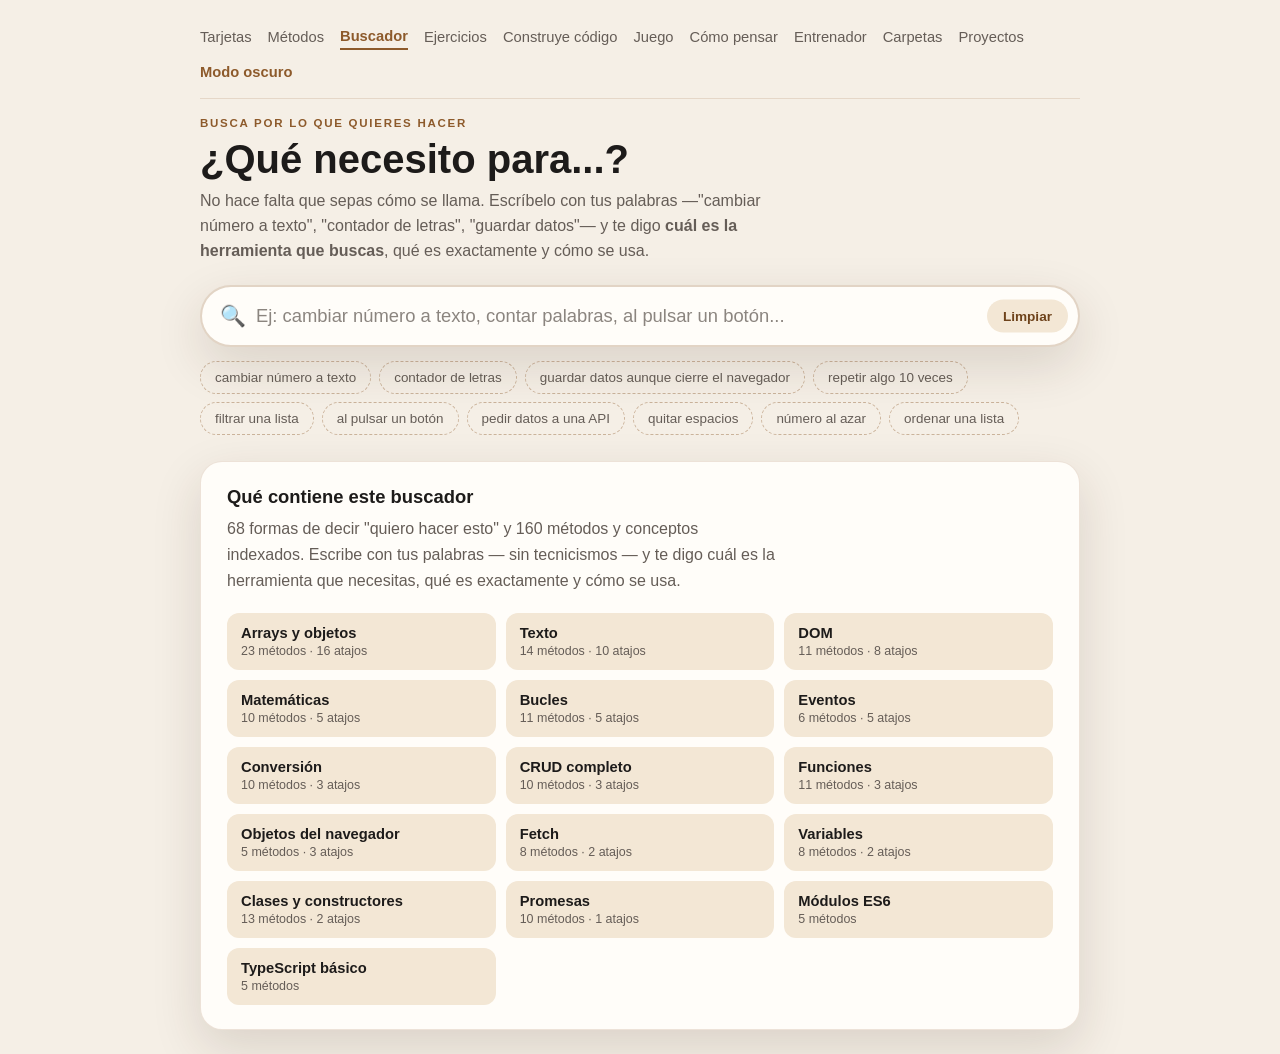
==== buscar.html @ ee2728b9 "Add intent-based search: describe the goal, get the tool New buscar.html: instead of searching by me" ====
<!doctype html>
<html lang="es">
  <head>
    <meta charset="UTF-8" />
    <meta name="viewport" content="width=device-width, initial-scale=1.0" />
    <title>Buscador — ¿Qué necesito para...?</title>
    <link rel="stylesheet" href="css/buscar.css" />
  </head>
  <body>
    <div class="wrap">
      <nav class="sitenav">
        <div class="nav-links">
          <a href="index.html">Tarjetas</a>
          <a href="metodos.html">Métodos</a>
          <a href="buscar.html" class="active">Buscador</a>
          <a href="ejercicios.html">Ejercicios</a>
          <a href="constructor.html">Construye código</a>
          <a href="juego.html">Juego</a>
          <a href="pensar.html">Cómo pensar</a>
          <a href="entrenador.html">Entrenador</a>
          <a href="carpetas.html">Carpetas</a>
          <a href="proyectos.html">Proyectos</a>
        </div>
        <button id="themeToggle" type="button">Modo oscuro</button>
      </nav>

      <header class="topbar">
        <p class="eyebrow">Busca por lo que quieres hacer</p>
        <h1>¿Qué necesito para...?</h1>
        <p class="subtitle">
          No hace falta que sepas cómo se llama. Escríbelo con tus palabras
          —"cambiar número a texto", "contador de letras", "guardar datos"—
          y te digo <strong>cuál es la herramienta que buscas</strong>, qué
          es exactamente y cómo se usa.
        </p>
      </header>

      <div class="search-box">
        <span class="search-icon">🔍</span>
        <input
          id="buscadorInput"
          type="text"
          autocomplete="off"
          placeholder="Ej: cambiar número a texto, contar palabras, al pulsar un botón..."
        />
        <button class="limpiar-btn" id="limpiarBtn" type="button">Limpiar</button>
      </div>

      <div class="chips" id="chips"></div>

      <main id="resultados"></main>
    </div>

    <script src="js/theme.js"></script>
    <script src="js/metodos-data.js"></script>
    <script src="js/buscar-data.js"></script>
    <script src="js/buscar.js"></script>
  </body>
</html>
---- css/buscar.css ----
:root {
  --bg: #f5efe6;
  --panel: #fffdf9;
  --panel-alt: #f3e7d5;
  --ink: #1d1b1a;
  --muted: #655d57;
  --primary: #8d5a2b;
  --primary-dark: #6e431b;
  --accent: #d7b98a;
  --success: #3d7a4f;
  --success-soft: rgba(61, 122, 79, 0.12);
  --shadow: 0 18px 50px rgba(56, 35, 18, 0.14);
}

:root[data-theme="dark"] {
  --bg: #1c1a17;
  --panel: #262320;
  --panel-alt: #2c2925;
  --ink: #f2ede4;
  --muted: #b3ab9d;
  --primary: #e08c46;
  --primary-dark: #f0a868;
  --accent: #4a3c2c;
  --success: #6bbf82;
  --success-soft: rgba(107, 191, 130, 0.14);
  --shadow: 0 18px 50px rgba(0, 0, 0, 0.4);
}

* {
  box-sizing: border-box;
}

html,
body {
  margin: 0;
  min-height: 100%;
  font-family: Arial, Helvetica, sans-serif;
  background: var(--bg);
  color: var(--ink);
  transition:
    background 0.2s ease,
    color 0.2s ease;
}

body {
  min-height: 100vh;
  padding: 24px;
}

.wrap {
  width: min(880px, 100%);
  margin: 0 auto;
}

.sitenav {
  display: flex;
  align-items: center;
  justify-content: space-between;
  padding-bottom: 14px;
  border-bottom: 1px solid rgba(141, 90, 43, 0.16);
  margin-bottom: 18px;
  font-size: 0.92rem;
  flex-wrap: wrap;
  gap: 10px;
}

.sitenav .nav-links {
  display: flex;
  align-items: center;
  gap: 16px;
  flex-wrap: wrap;
}

.sitenav a,
.sitenav button {
  font-family: inherit;
  font-size: inherit;
  color: var(--muted);
  text-decoration: none;
  background: none;
  border: none;
  cursor: pointer;
  padding: 4px 0;
}

.sitenav a.active {
  color: var(--primary);
  border-bottom: 2px solid var(--primary);
  font-weight: 700;
}

.sitenav button#themeToggle {
  color: var(--primary);
  font-weight: 700;
}

/* ---------- Cabecera ---------- */
.topbar {
  margin-bottom: 18px;
}

.eyebrow {
  margin: 0 0 8px;
  text-transform: uppercase;
  letter-spacing: 0.15em;
  color: var(--primary);
  font-size: 0.72rem;
  font-weight: 700;
}

h1 {
  margin: 0;
  font-size: clamp(1.8rem, 4vw, 2.5rem);
  line-height: 1.1;
}

.subtitle {
  margin: 8px 0 0;
  color: var(--muted);
  max-width: 64ch;
  line-height: 1.55;
}

/* ---------- Caja de búsqueda ---------- */
.search-box {
  position: relative;
  margin: 22px 0 14px;
}

.search-box input {
  width: 100%;
  font-family: inherit;
  font-size: 1.15rem;
  color: var(--ink);
  background: var(--panel);
  border: 2px solid rgba(141, 90, 43, 0.25);
  border-radius: 999px;
  padding: 18px 120px 18px 54px;
  box-shadow: var(--shadow);
  transition:
    border-color 0.2s ease,
    box-shadow 0.2s ease;
}

.search-box input:focus {
  outline: none;
  border-color: var(--primary);
  box-shadow: 0 0 0 4px rgba(141, 90, 43, 0.12);
}

.search-box input::placeholder {
  color: var(--muted);
  opacity: 0.75;
}

.search-icon {
  position: absolute;
  left: 20px;
  top: 50%;
  transform: translateY(-50%);
  font-size: 1.3rem;
  pointer-events: none;
}

.limpiar-btn {
  position: absolute;
  right: 12px;
  top: 50%;
  transform: translateY(-50%);
  border: none;
  background: var(--panel-alt);
  color: var(--primary-dark);
  font-family: inherit;
  font-weight: 700;
  font-size: 0.85rem;
  padding: 9px 16px;
  border-radius: 999px;
  cursor: pointer;
}

.limpiar-btn:hover {
  background: var(--primary);
  color: #fff;
}

/* ---------- Chips de ejemplo ---------- */
.chips {
  display: flex;
  flex-wrap: wrap;
  gap: 8px;
  margin-bottom: 26px;
}

.chip {
  border: 1px dashed rgba(141, 90, 43, 0.4);
  background: transparent;
  color: var(--muted);
  font-family: inherit;
  font-size: 0.84rem;
  padding: 8px 14px;
  border-radius: 999px;
  cursor: pointer;
  transition:
    background 0.18s ease,
    color 0.18s ease,
    border-color 0.18s ease;
}

.chip:hover {
  background: var(--primary);
  border-color: var(--primary);
  color: #fff;
}

/* ---------- Portada (qué contiene) ---------- */
.portada {
  background: var(--panel);
  border: 1px solid rgba(141, 90, 43, 0.16);
  border-radius: 22px;
  box-shadow: var(--shadow);
  padding: 24px 26px;
}

.portada-titulo {
  margin: 0 0 8px;
  font-size: 1.15rem;
}

.portada-sub {
  margin: 0 0 20px;
  color: var(--muted);
  line-height: 1.6;
  max-width: 62ch;
}

.portada-grid {
  display: grid;
  grid-template-columns: repeat(auto-fill, minmax(200px, 1fr));
  gap: 10px;
}

.portada-cat {
  background: var(--panel-alt);
  border-radius: 12px;
  padding: 12px 14px;
}

.portada-cat-nombre {
  display: block;
  font-weight: 800;
  font-size: 0.92rem;
  margin-bottom: 3px;
}

.portada-cat-num {
  display: block;
  font-size: 0.78rem;
  color: var(--muted);
}

/* ---------- Resultados ---------- */
.contador-resultados {
  color: var(--muted);
  font-size: 0.9rem;
  margin: 0 0 14px;
}

.tambien {
  margin: 26px 0 12px;
  font-size: 0.75rem;
  text-transform: uppercase;
  letter-spacing: 0.1em;
  font-weight: 800;
  color: var(--muted);
}

.resultado {
  background: var(--panel);
  border: 1px solid rgba(141, 90, 43, 0.16);
  border-radius: 18px;
  box-shadow: var(--shadow);
  padding: 20px 22px;
  margin-bottom: 12px;
  animation: aparecer 0.28s ease;
}

@keyframes aparecer {
  from {
    opacity: 0;
    transform: translateY(8px);
  }
  to {
    opacity: 1;
    transform: none;
  }
}

.resultado.principal {
  border: 2px solid var(--success);
  box-shadow: 0 0 0 4px var(--success-soft), var(--shadow);
}

.veredicto {
  margin: 0 0 12px;
  font-size: 0.75rem;
  font-weight: 900;
  letter-spacing: 0.08em;
  text-transform: uppercase;
  color: var(--success);
}

.res-cabecera {
  display: flex;
  align-items: flex-start;
  justify-content: space-between;
  gap: 12px;
  margin-bottom: 14px;
  flex-wrap: wrap;
}

.res-intencion {
  margin: 0;
  font-size: 1.08rem;
  font-weight: 800;
  line-height: 1.4;
  flex: 1;
  min-width: 200px;
}

.res-cat {
  flex-shrink: 0;
  padding: 5px 12px;
  border-radius: 999px;
  font-size: 0.68rem;
  font-weight: 800;
  letter-spacing: 0.05em;
  text-transform: uppercase;
  background: rgba(141, 90, 43, 0.12);
  color: var(--primary-dark);
}

.res-herramientas {
  display: grid;
  gap: 8px;
  margin-bottom: 14px;
}

.herramienta {
  display: flex;
  align-items: center;
  gap: 12px;
  background: var(--panel-alt);
  border-left: 4px solid var(--primary);
  border-radius: 10px;
  padding: 11px 14px;
  flex-wrap: wrap;
}

.herramienta-lang {
  flex-shrink: 0;
  font-size: 0.68rem;
  font-weight: 800;
  text-transform: uppercase;
  letter-spacing: 0.05em;
  color: var(--primary-dark);
  min-width: 74px;
}

.herramienta-valor {
  font-family: "Courier New", Courier, monospace;
  font-size: 0.95rem;
  font-weight: 700;
  color: var(--ink);
  white-space: pre-wrap;
  word-break: break-word;
}

.res-que {
  margin: 0 0 14px;
  line-height: 1.6;
  font-size: 0.93rem;
  color: var(--ink);
}

.res-ejemplo {
  margin: 0;
  background: #2b2420;
  color: #f3e7d5;
  padding: 14px 16px;
  border-radius: 12px;
  overflow-x: auto;
  font-family: "Courier New", Courier, monospace;
  font-size: 0.85rem;
  line-height: 1.6;
  white-space: pre-wrap;
}

/* ---------- Sin resultados ---------- */
.sin-resultados {
  text-align: center;
  padding: 50px 20px;
  color: var(--muted);
}

.sin-emoji {
  font-size: 3rem;
  margin: 0 0 10px;
}

.sin-resultados h2 {
  color: var(--ink);
  margin: 0 0 10px;
  font-size: 1.2rem;
}

.sin-resultados p {
  margin: 0 auto;
  max-width: 46ch;
  line-height: 1.6;
}

@media (max-width: 600px) {
  .search-box input {
    font-size: 1rem;
    padding: 15px 96px 15px 46px;
  }
  .resultado {
    padding: 18px 16px;
  }
}
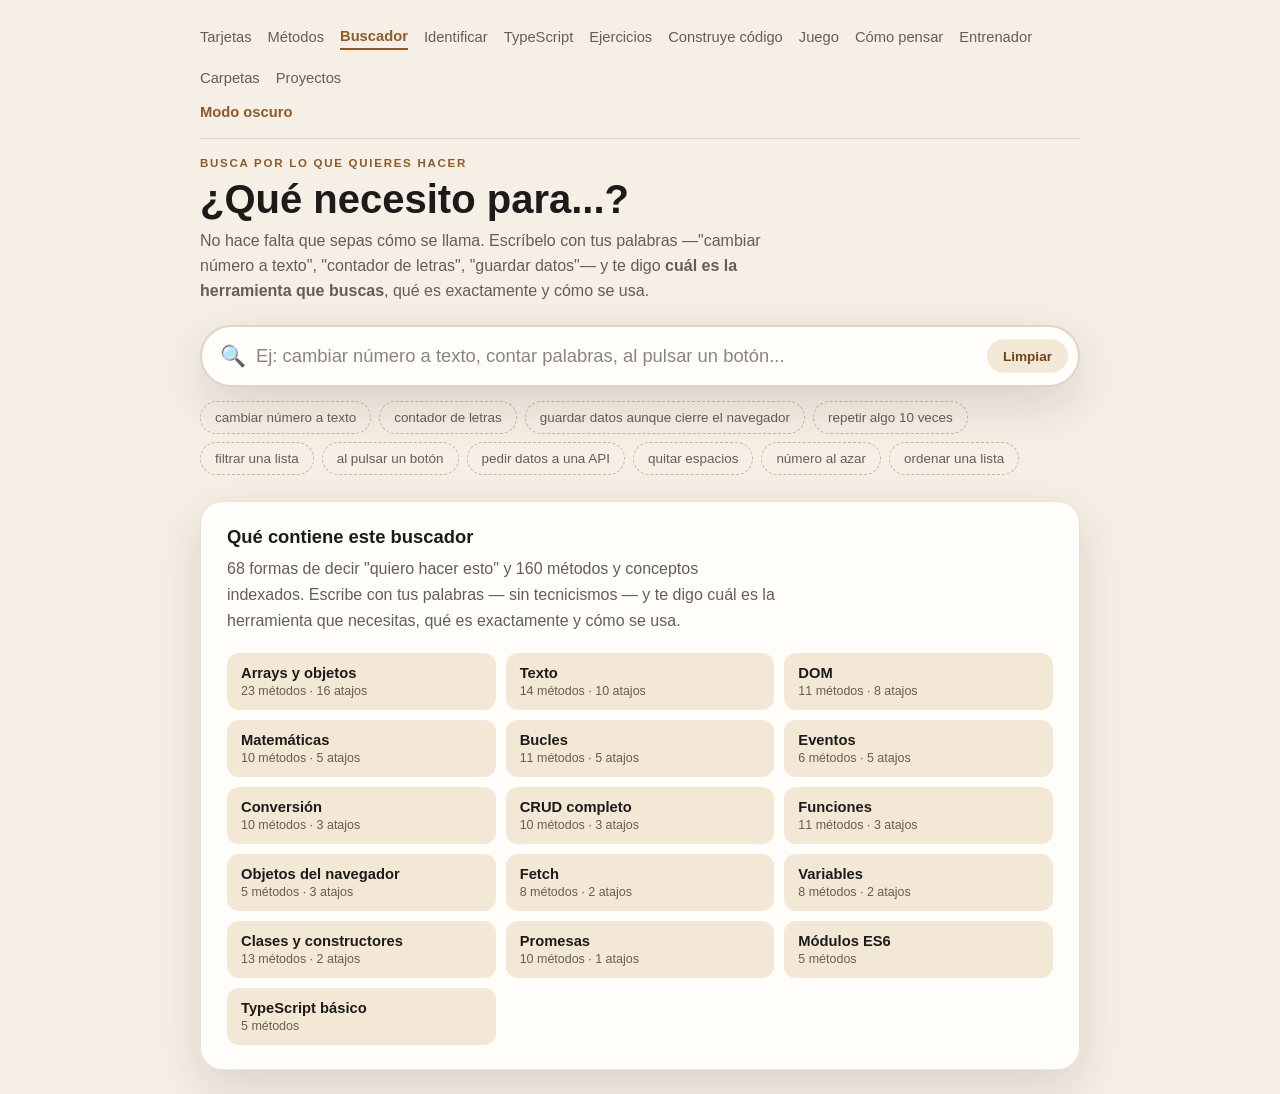
==== commit 4057a142: "Add "what am I looking at?" and TypeScript pages identificar.html teaches classification instead of " ====
--- a/buscar.html
+++ b/buscar.html
@@ -13,6 +13,8 @@
           <a href="index.html">Tarjetas</a>
           <a href="metodos.html">Métodos</a>
           <a href="buscar.html" class="active">Buscador</a>
+          <a href="identificar.html">Identificar</a>
+          <a href="typescript.html">TypeScript</a>
           <a href="ejercicios.html">Ejercicios</a>
           <a href="constructor.html">Construye código</a>
           <a href="juego.html">Juego</a>
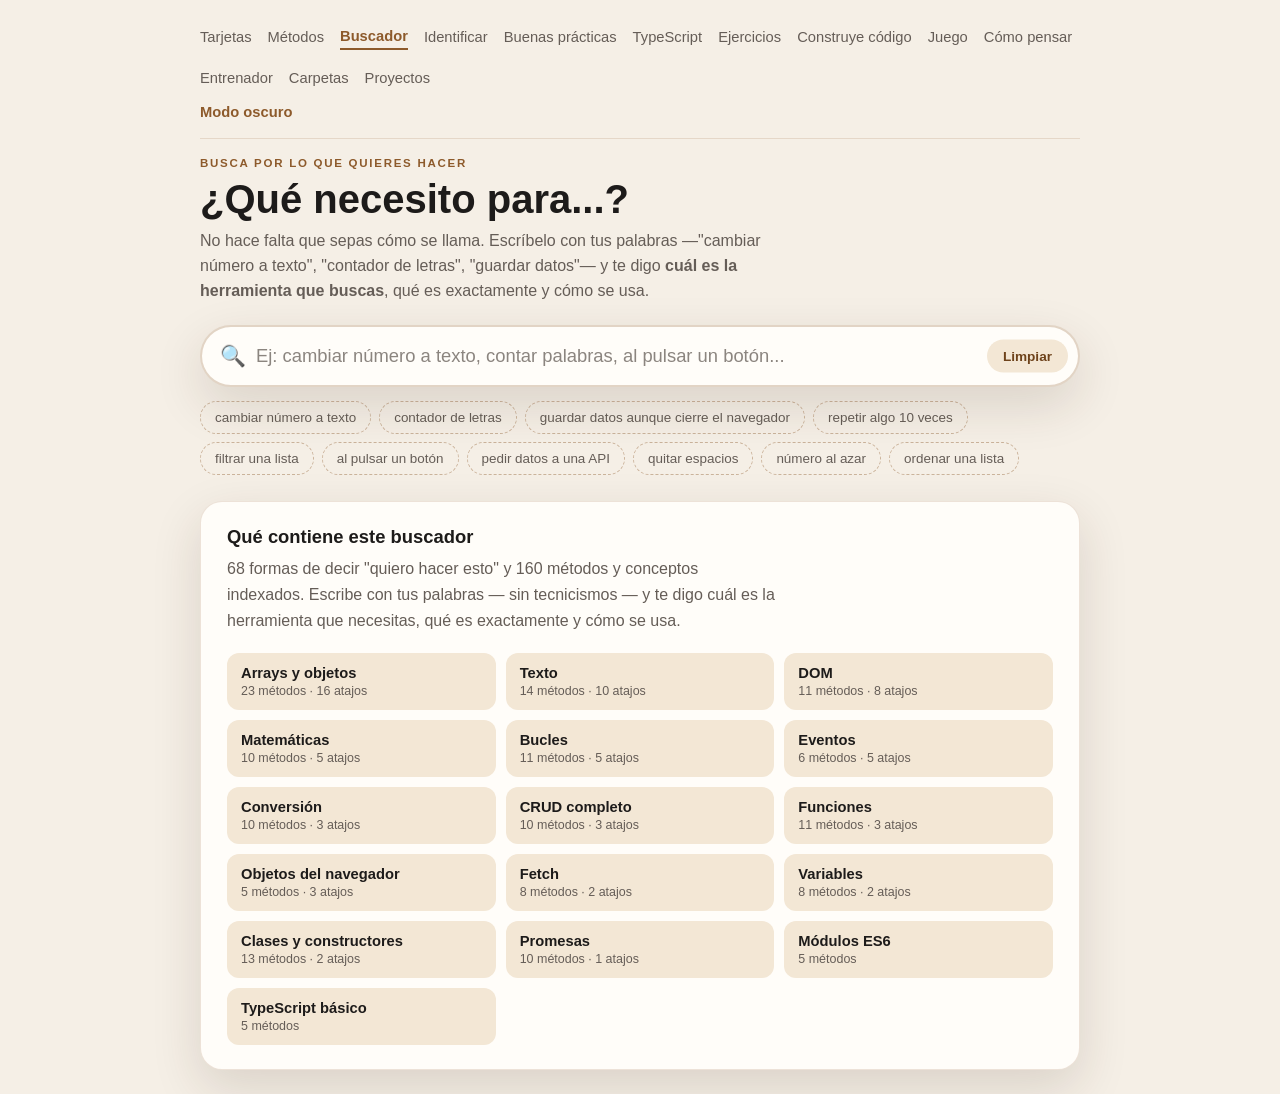
==== commit aa9d1288: "Add scannable best-practices page Turns the classic "buenas prácticas de funciones" writeup into som" ====
--- a/buscar.html
+++ b/buscar.html
@@ -14,6 +14,7 @@
           <a href="metodos.html">Métodos</a>
           <a href="buscar.html" class="active">Buscador</a>
           <a href="identificar.html">Identificar</a>
+          <a href="practicas.html">Buenas prácticas</a>
           <a href="typescript.html">TypeScript</a>
           <a href="ejercicios.html">Ejercicios</a>
           <a href="constructor.html">Construye código</a>
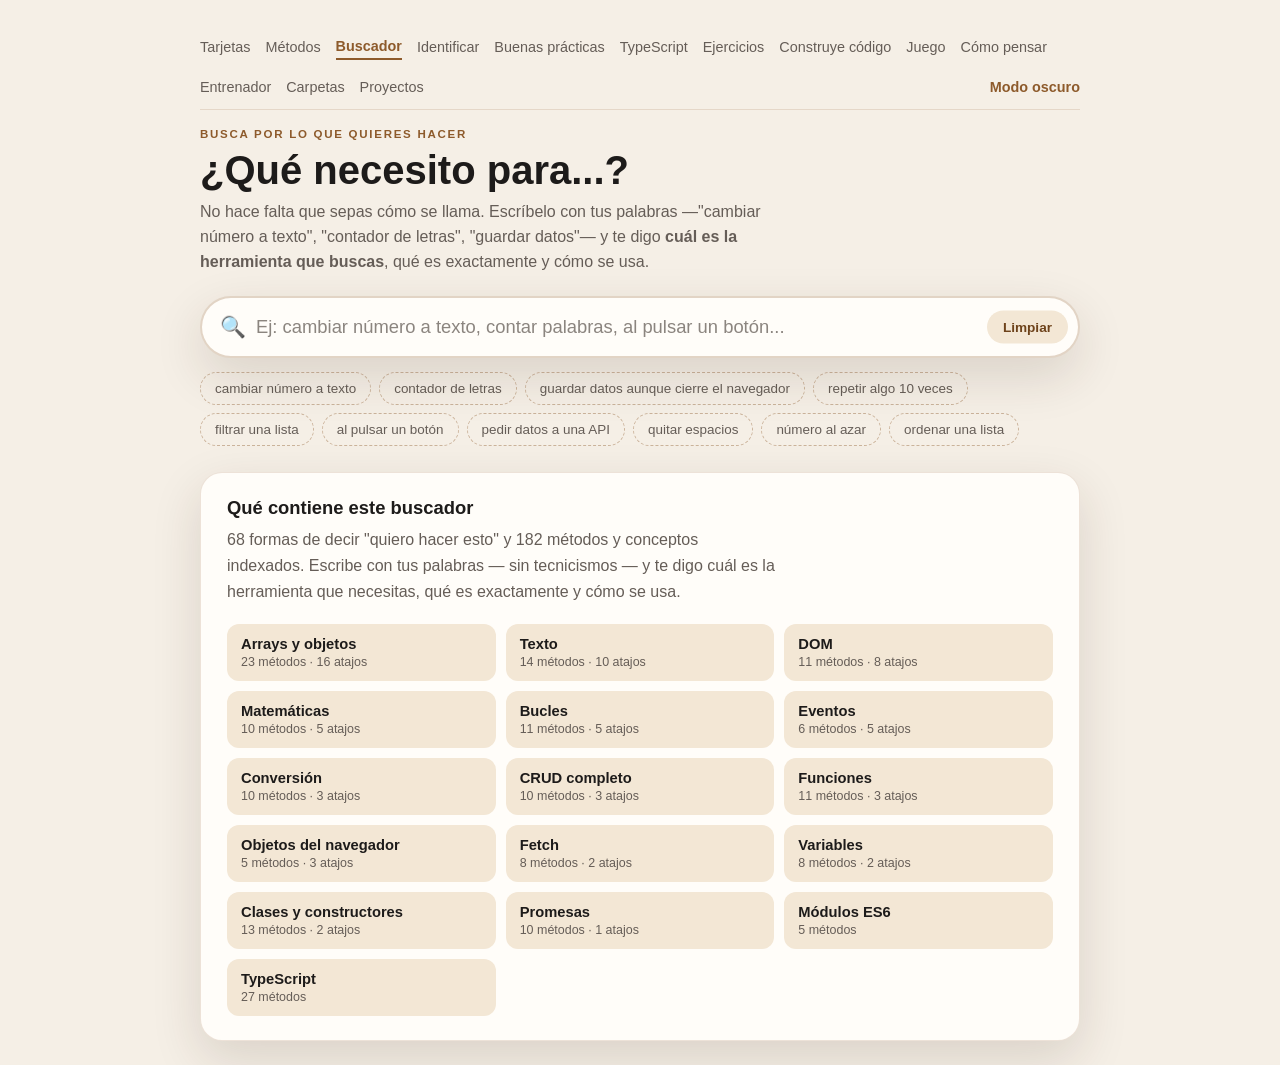
==== commit 390e9336: "Make navigation mobile-friendly and generate it from one place With thirteen sections the inline nav" ====
--- a/buscar.html
+++ b/buscar.html
@@ -5,27 +5,11 @@
     <meta name="viewport" content="width=device-width, initial-scale=1.0" />
     <title>Buscador — ¿Qué necesito para...?</title>
     <link rel="stylesheet" href="css/buscar.css" />
+    <link rel="stylesheet" href="css/nav.css" />
   </head>
   <body>
     <div class="wrap">
-      <nav class="sitenav">
-        <div class="nav-links">
-          <a href="index.html">Tarjetas</a>
-          <a href="metodos.html">Métodos</a>
-          <a href="buscar.html" class="active">Buscador</a>
-          <a href="identificar.html">Identificar</a>
-          <a href="practicas.html">Buenas prácticas</a>
-          <a href="typescript.html">TypeScript</a>
-          <a href="ejercicios.html">Ejercicios</a>
-          <a href="constructor.html">Construye código</a>
-          <a href="juego.html">Juego</a>
-          <a href="pensar.html">Cómo pensar</a>
-          <a href="entrenador.html">Entrenador</a>
-          <a href="carpetas.html">Carpetas</a>
-          <a href="proyectos.html">Proyectos</a>
-        </div>
-        <button id="themeToggle" type="button">Modo oscuro</button>
-      </nav>
+      <nav class="sitenav" id="sitenav"></nav>
 
       <header class="topbar">
         <p class="eyebrow">Busca por lo que quieres hacer</p>
@@ -54,6 +38,8 @@
       <main id="resultados"></main>
     </div>
 
+    <script src="js/nav.js"></script>
+
     <script src="js/theme.js"></script>
     <script src="js/metodos-data.js"></script>
     <script src="js/buscar-data.js"></script>
--- a/css/nav.css
+++ b/css/nav.css
@@ -0,0 +1,216 @@
+/* Navegación compartida y responsive.
+   Usa las variables de tema que ya define cada página (--primary, --panel...),
+   con valores de reserva por si alguna no las tiene. */
+
+.sitenav,
+nav.topnav {
+  position: sticky;
+  top: 0;
+  z-index: 50;
+  display: flex;
+  align-items: center;
+  gap: 12px;
+  flex-wrap: wrap;
+  margin: 0 auto 18px;
+  padding: 10px 0;
+  font-size: 0.9rem;
+  background: var(--bg, #f5efe6);
+}
+
+.nav-marca {
+  display: none;
+  align-items: center;
+  gap: 9px;
+  text-decoration: none;
+  color: var(--ink, #1d1b1a);
+  font-size: 0.98rem;
+  flex: 1;
+  min-width: 0;
+}
+
+.nav-marca-icono {
+  font-size: 1.3rem;
+}
+
+.nav-marca-texto b {
+  color: var(--primary, #8d5a2b);
+}
+
+/* Botón hamburguesa: solo en pantallas pequeñas */
+.nav-burger {
+  display: none;
+  flex-direction: column;
+  justify-content: center;
+  gap: 5px;
+  width: 44px;
+  height: 44px;
+  padding: 0 10px;
+  border: 1px solid var(--primary, #8d5a2b);
+  border-radius: 12px;
+  background: transparent;
+  cursor: pointer;
+  flex-shrink: 0;
+}
+
+.nav-burger span {
+  display: block;
+  height: 2px;
+  width: 100%;
+  border-radius: 2px;
+  background: var(--primary, #8d5a2b);
+  transition: transform 0.25s ease, opacity 0.2s ease;
+}
+
+.sitenav.abierto .nav-burger span:nth-child(1) {
+  transform: translateY(7px) rotate(45deg);
+}
+
+.sitenav.abierto .nav-burger span:nth-child(2) {
+  opacity: 0;
+}
+
+.sitenav.abierto .nav-burger span:nth-child(3) {
+  transform: translateY(-7px) rotate(-45deg);
+}
+
+.sitenav .nav-links,
+nav.topnav .nav-links {
+  display: flex;
+  align-items: center;
+  gap: 15px;
+  flex-wrap: wrap;
+  flex: 1;
+}
+
+.sitenav a,
+.sitenav button,
+nav.topnav .nav-links a,
+nav.topnav .nav-links button {
+  font-family: inherit;
+  font-size: inherit;
+  color: var(--muted, #655d57);
+  text-decoration: none;
+  background: none;
+  border: none;
+  cursor: pointer;
+  padding: 4px 0;
+}
+
+.sitenav .nav-links a:hover {
+  color: var(--primary, #8d5a2b);
+}
+
+.sitenav .nav-links a.active,
+nav.topnav .nav-links a.active {
+  color: var(--primary, #8d5a2b);
+  border-bottom: 2px solid var(--primary, #8d5a2b);
+  font-weight: 700;
+}
+
+.sitenav button#themeToggle {
+  color: var(--primary, #8d5a2b);
+  font-weight: 700;
+  margin-left: auto;
+  white-space: nowrap;
+}
+
+/* ---------- Móvil y tablet ---------- */
+@media (max-width: 900px) {
+  .sitenav,
+  nav.topnav {
+    padding: 10px 0;
+    margin-bottom: 14px;
+    border-bottom: 1px solid var(--borde-nav, rgba(141, 90, 43, 0.18));
+    backdrop-filter: blur(8px);
+  }
+
+  .nav-marca {
+    display: flex;
+  }
+
+  .nav-marca-texto {
+    white-space: nowrap;
+    overflow: hidden;
+    text-overflow: ellipsis;
+  }
+
+  .nav-burger {
+    display: flex;
+  }
+
+  /* El menú pasa a ser un panel desplegable */
+  .sitenav .nav-links,
+  nav.topnav .nav-links {
+    display: none;
+    flex-direction: column;
+    align-items: stretch;
+    gap: 0;
+    width: 100%;
+    order: 3;
+    margin-top: 8px;
+    background: var(--panel, #fffdf9);
+    border: 1px solid var(--borde-nav, rgba(141, 90, 43, 0.18));
+    border-radius: 16px;
+    padding: 6px;
+    box-shadow: 0 18px 40px rgba(0, 0, 0, 0.22);
+    max-height: 70vh;
+    overflow-y: auto;
+  }
+
+  .sitenav.abierto .nav-links,
+  nav.topnav.abierto .nav-links {
+    display: flex;
+  }
+
+  .sitenav .nav-links a,
+  nav.topnav .nav-links a {
+    padding: 13px 14px;
+    border-radius: 10px;
+    font-size: 1rem;
+  }
+
+  .sitenav .nav-links a.active,
+  nav.topnav .nav-links a.active {
+    border-bottom: none;
+    background: var(--primary, #8d5a2b);
+    color: #fff;
+  }
+
+  .sitenav button#themeToggle {
+    margin: 6px 0 2px;
+    padding: 13px 14px;
+    text-align: left;
+    border-top: 1px solid var(--borde-nav, rgba(141, 90, 43, 0.18));
+    border-radius: 0;
+  }
+
+  /* El título de la página no debe competir con la barra */
+  .site-title {
+    display: none;
+  }
+}
+
+@media (max-width: 420px) {
+  .nav-marca-texto b {
+    display: none;
+  }
+}
+
+/* ---------- Ajustes globales de móvil ----------
+   nav.css se carga en todas las páginas, así que los retoques comunes
+   de pantalla pequeña viven aquí en un solo sitio. */
+@media (max-width: 600px) {
+  body {
+    padding: 12px !important;
+  }
+
+  h1 {
+    font-size: clamp(1.5rem, 6vw, 2rem);
+  }
+
+  /* Nada debe forzar scroll horizontal en el móvil */
+  pre {
+    white-space: pre-wrap;
+    word-break: break-word;
+  }
+}
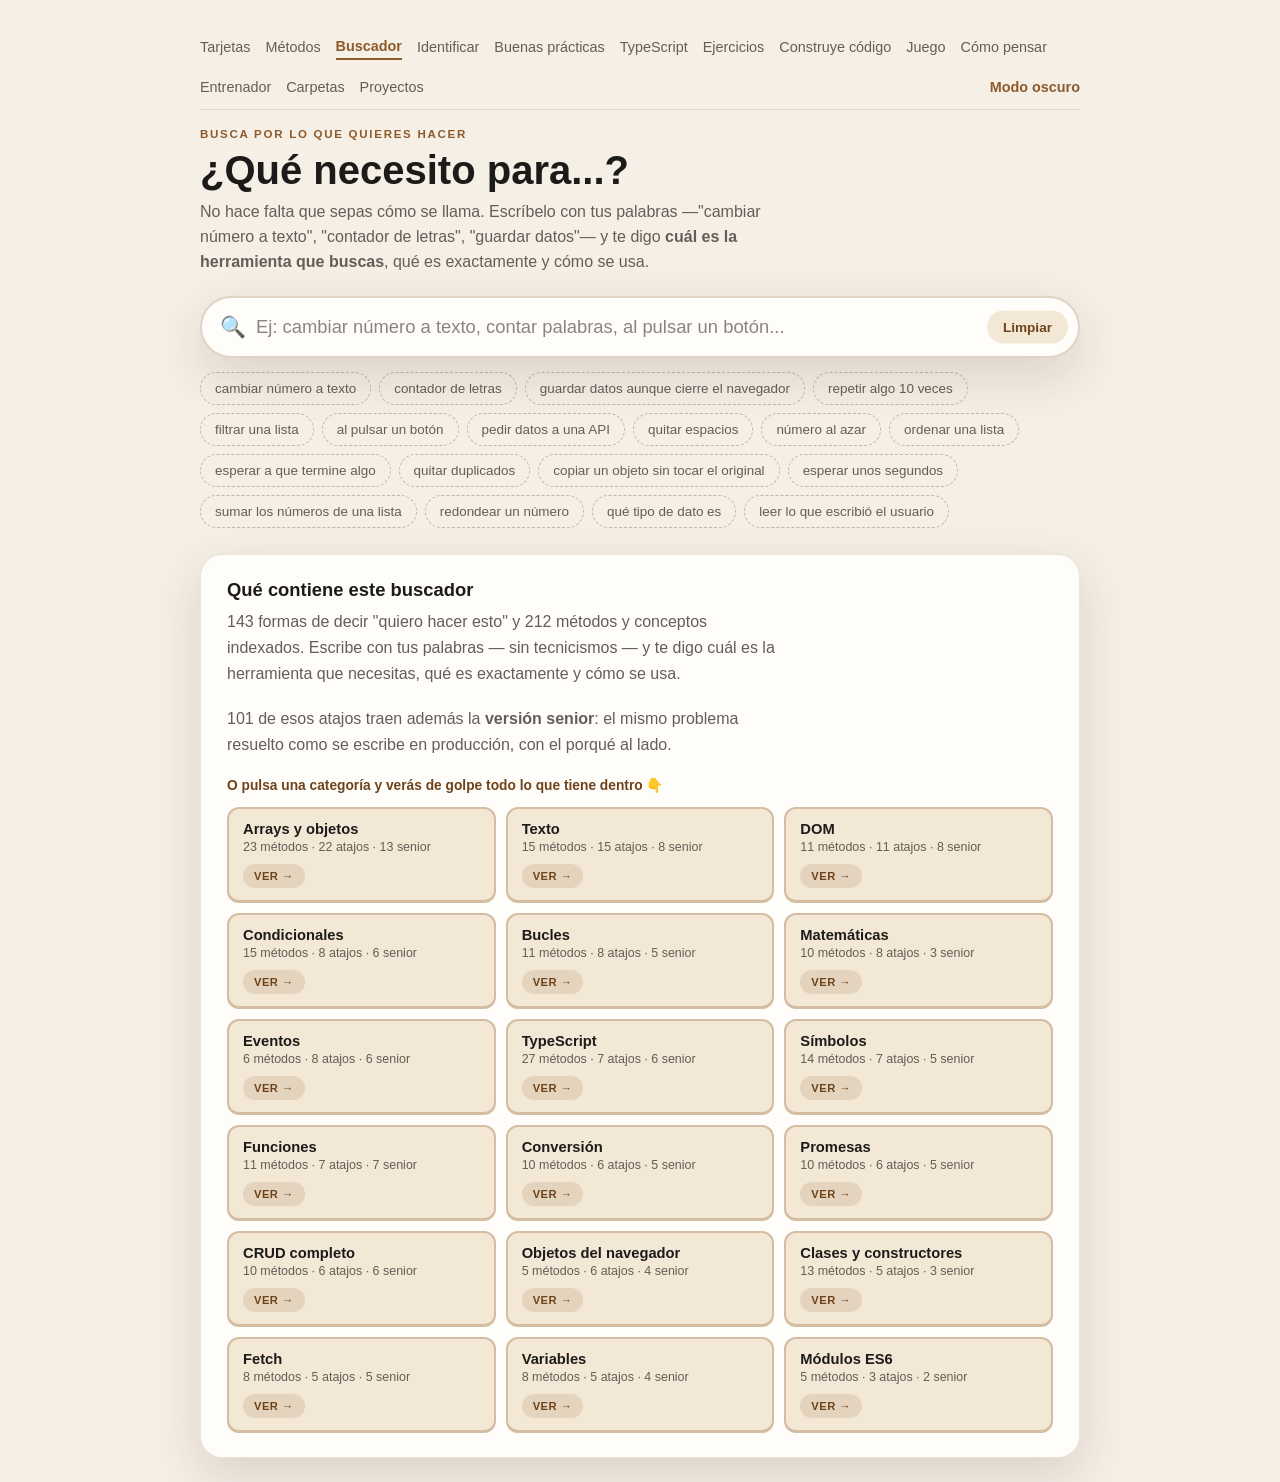
==== commit 766c3cb0: "Make search categories browsable and add senior-level examples The category cards on buscar.html are" ====
--- a/buscar.html
+++ b/buscar.html
@@ -6,6 +6,8 @@
     <title>Buscador — ¿Qué necesito para...?</title>
     <link rel="stylesheet" href="css/buscar.css" />
     <link rel="stylesheet" href="css/nav.css" />
+    <!-- Retomar donde lo dejaste: va en el head para saltar antes de pintar -->
+    <script src="js/sesion.js"></script>
   </head>
   <body>
     <div class="wrap">
--- a/css/buscar.css
+++ b/css/buscar.css
@@ -233,6 +233,13 @@
   max-width: 62ch;
 }
 
+.portada-hint {
+  margin: 0 0 14px;
+  font-size: 0.86rem;
+  font-weight: 700;
+  color: var(--primary-dark);
+}
+
 .portada-grid {
   display: grid;
   grid-template-columns: repeat(auto-fill, minmax(200px, 1fr));
@@ -240,9 +247,66 @@
 }
 
 .portada-cat {
+  display: flex;
+  align-items: center;
+  justify-content: space-between;
+  gap: 10px;
+  flex-wrap: wrap;
+  width: 100%;
+  text-align: left;
+  font-family: inherit;
+  color: var(--ink);
   background: var(--panel-alt);
+  border: 2px solid rgba(141, 90, 43, 0.3);
+  border-bottom-width: 3px;
   border-radius: 12px;
   padding: 12px 14px;
+  cursor: pointer;
+  transition:
+    border-color 0.18s ease,
+    background 0.18s ease,
+    transform 0.12s ease,
+    box-shadow 0.18s ease;
+}
+
+.portada-cat:hover,
+.portada-cat:focus-visible {
+  border-color: var(--primary);
+  transform: translateY(-2px);
+  box-shadow: 0 8px 20px rgba(56, 35, 18, 0.16);
+  outline: none;
+}
+
+/* Al pulsar se hunde, como un botón físico */
+.portada-cat:active {
+  transform: translateY(1px);
+  border-bottom-width: 2px;
+  box-shadow: none;
+}
+
+.portada-cat-texto {
+  min-width: 0;
+}
+
+.portada-cat-ir {
+  flex-shrink: 0;
+  background: rgba(141, 90, 43, 0.14);
+  color: var(--primary-dark);
+  font-size: 0.7rem;
+  font-weight: 800;
+  letter-spacing: 0.04em;
+  text-transform: uppercase;
+  padding: 6px 11px;
+  border-radius: 999px;
+  transition:
+    background 0.18s ease,
+    color 0.18s ease;
+}
+
+.portada-cat:hover .portada-cat-ir,
+.portada-cat:focus-visible .portada-cat-ir {
+  background: var(--primary);
+  color: #fff;
 }
 
 .portada-cat-nombre {
@@ -329,6 +393,12 @@
 
 .res-cat {
   flex-shrink: 0;
+  font-family: inherit;
+  border: none;
+  cursor: pointer;
+  transition:
+    background 0.18s ease,
+    color 0.18s ease;
   padding: 5px 12px;
   border-radius: 999px;
   font-size: 0.68rem;
@@ -337,6 +407,13 @@
   text-transform: uppercase;
   background: rgba(141, 90, 43, 0.12);
   color: var(--primary-dark);
+}
+
+.res-cat:hover,
+.res-cat:focus-visible {
+  background: var(--primary);
+  color: #fff;
+  outline: none;
 }
 
 .res-herramientas {
@@ -419,6 +496,165 @@
   line-height: 1.6;
 }
 
+/* ---------- Niveles: ejemplo junior y ejemplo senior ---------- */
+.nivel {
+  display: flex;
+  align-items: center;
+  gap: 8px;
+  flex-wrap: wrap;
+  margin: 0 0 7px;
+  font-size: 0.68rem;
+  font-weight: 800;
+  letter-spacing: 0.06em;
+  text-transform: uppercase;
+}
+
+.nivel + .res-ejemplo {
+  margin-bottom: 0;
+}
+
+.nivel-etiqueta {
+  padding: 4px 10px;
+  border-radius: 999px;
+}
+
+.nivel-junior .nivel-etiqueta {
+  background: rgba(141, 90, 43, 0.14);
+  color: var(--primary-dark);
+}
+
+.nivel-senior .nivel-etiqueta {
+  background: var(--success);
+  color: #fff;
+}
+
+.nivel-pie {
+  font-weight: 700;
+  letter-spacing: normal;
+  text-transform: none;
+  color: var(--muted);
+  font-size: 0.78rem;
+}
+
+.bloque-senior {
+  margin-top: 16px;
+  padding-top: 16px;
+  border-top: 1px dashed rgba(141, 90, 43, 0.28);
+}
+
+.por-que {
+  margin: 10px 0 0;
+  font-size: 0.87rem;
+  line-height: 1.55;
+  color: var(--muted);
+}
+
+.por-que strong {
+  color: var(--success);
+}
+
+/* ---------- Explorar una categoría ---------- */
+.cat-cabecera {
+  margin-bottom: 20px;
+}
+
+.volver-btn {
+  border: 1px solid rgba(141, 90, 43, 0.28);
+  background: var(--panel);
+  color: var(--primary-dark);
+  font-family: inherit;
+  font-weight: 700;
+  font-size: 0.84rem;
+  padding: 9px 16px;
+  border-radius: 999px;
+  cursor: pointer;
+  transition:
+    background 0.18s ease,
+    color 0.18s ease;
+}
+
+.volver-btn:hover {
+  background: var(--primary);
+  border-color: var(--primary);
+  color: #fff;
+}
+
+.cat-titulo {
+  margin: 14px 0 4px;
+  font-size: clamp(1.4rem, 3vw, 1.9rem);
+  line-height: 1.2;
+}
+
+.cat-resumen {
+  margin: 0;
+  color: var(--muted);
+  font-size: 0.9rem;
+}
+
+.cat-seccion {
+  margin: 26px 0 12px;
+  font-size: 0.75rem;
+  text-transform: uppercase;
+  letter-spacing: 0.1em;
+  font-weight: 800;
+  color: var(--muted);
+}
+
+.cat-pie {
+  margin-top: 26px;
+}
+
+/* Tarjeta compacta: van muchas seguidas dentro de una categoría */
+.metodos-lista {
+  display: grid;
+  gap: 10px;
+}
+
+.metodo {
+  background: var(--panel);
+  border: 1px solid rgba(141, 90, 43, 0.16);
+  border-left: 4px solid var(--primary);
+  border-radius: 14px;
+  padding: 14px 16px;
+}
+
+.metodo-cabecera {
+  display: flex;
+  align-items: center;
+  justify-content: space-between;
+  gap: 10px;
+  flex-wrap: wrap;
+  margin-bottom: 8px;
+}
+
+.metodo-nombre {
+  font-family: "Courier New", Courier, monospace;
+  font-size: 1rem;
+  font-weight: 700;
+  color: var(--ink);
+  word-break: break-word;
+}
+
+.metodo-lang {
+  flex-shrink: 0;
+  font-size: 0.66rem;
+  font-weight: 800;
+  text-transform: uppercase;
+  letter-spacing: 0.05em;
+  color: var(--primary-dark);
+}
+
+.metodo-que {
+  margin: 0 0 12px;
+  line-height: 1.55;
+  font-size: 0.9rem;
+  color: var(--ink);
+}
+
+.metodo .res-ejemplo {
+  font-size: 0.82rem;
+}
+
 @media (max-width: 600px) {
   .search-box input {
     font-size: 1rem;
@@ -427,4 +663,10 @@
   .resultado {
     padding: 18px 16px;
   }
-}
+  .metodo {
+    padding: 13px 14px;
+  }
+  .portada {
+    padding: 20px 16px;
+  }
+}
